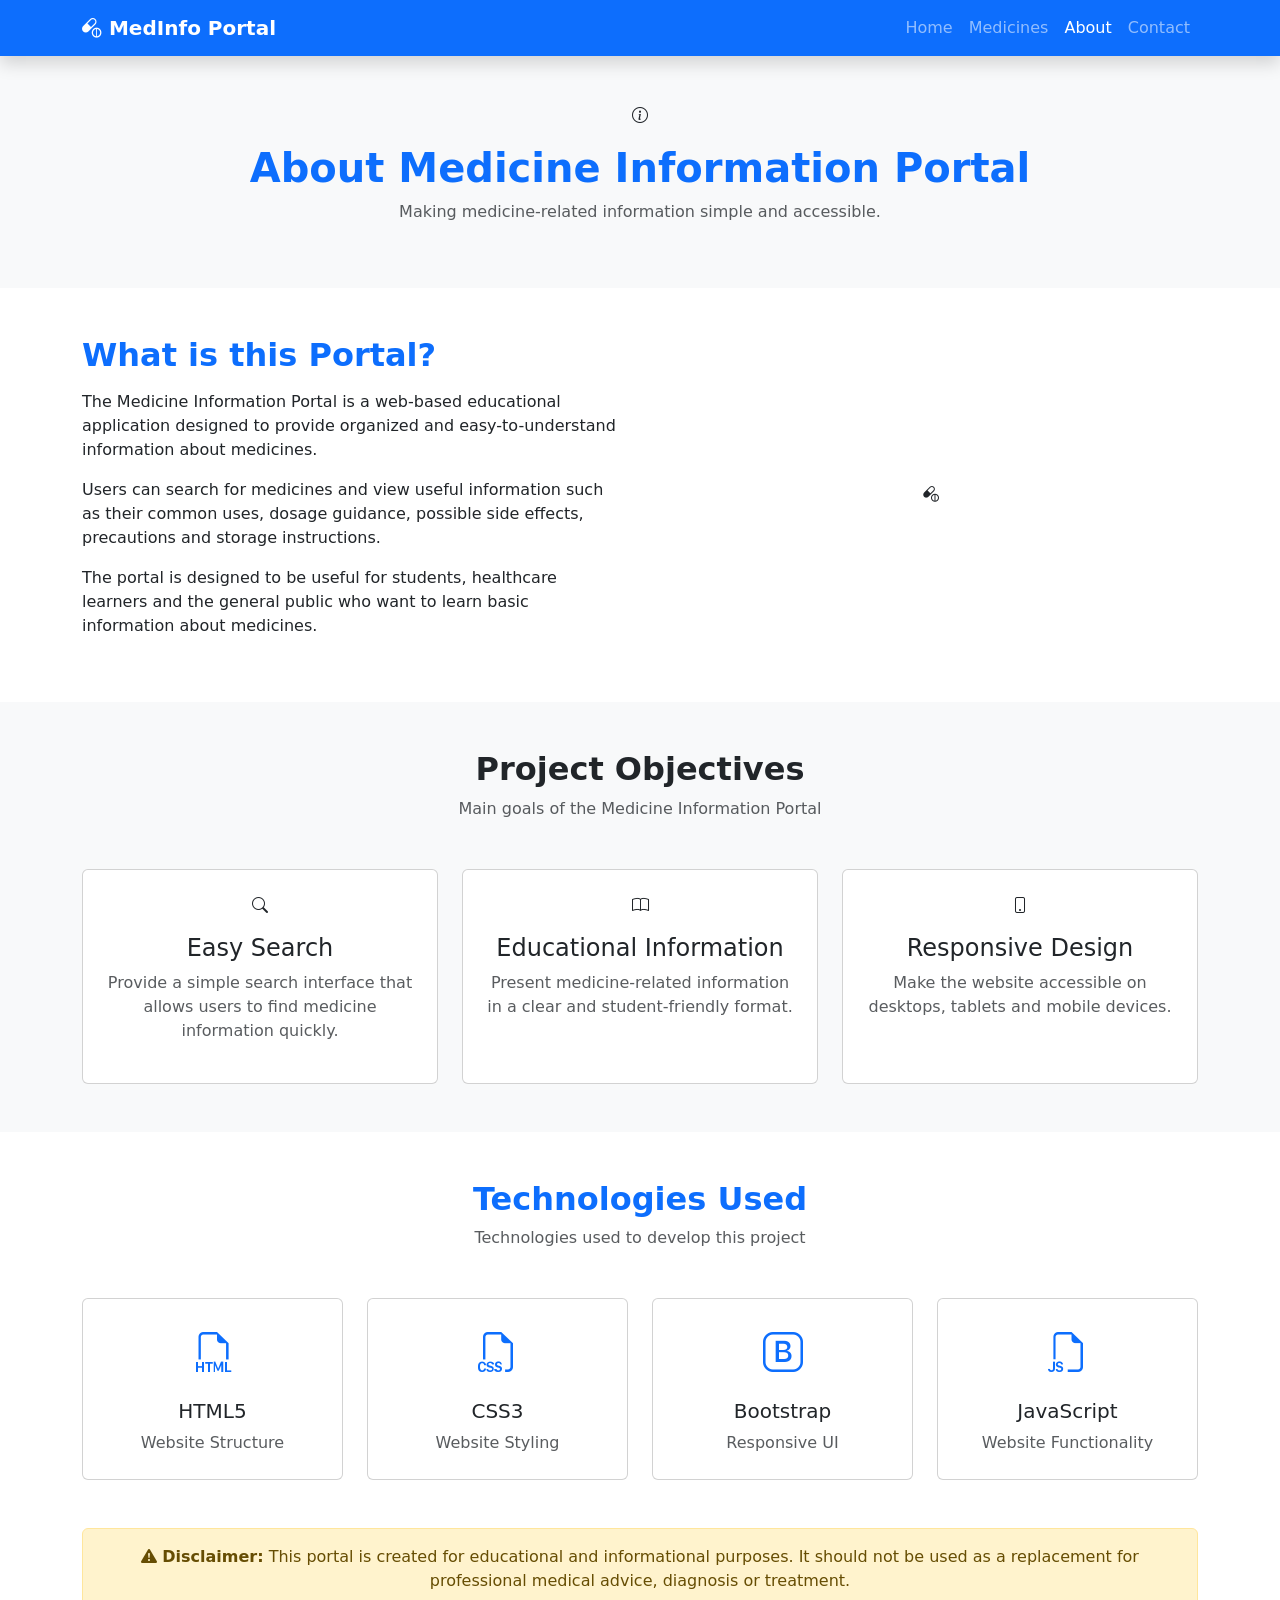
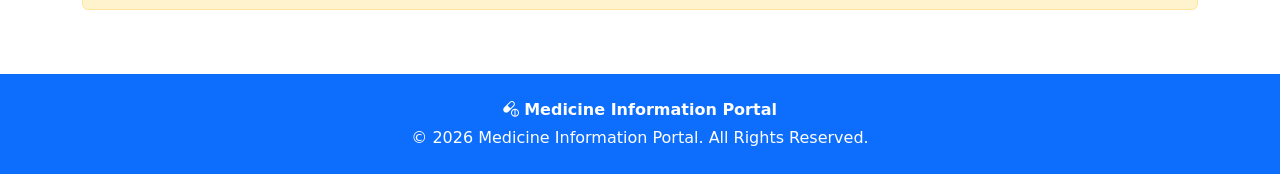
==== about.html @ 78eb6c56 "Add About Us page for Medicine Information Portal This file contains the complete HTML structure for" ====
<!DOCTYPE html>
<html lang="en">

<head>

    <meta charset="UTF-8">
    <meta name="viewport" content="width=device-width, initial-scale=1.0">

    <title>About Us - MedInfo Portal</title>

    <!-- Bootstrap CSS -->
    <link
        href="https://cdn.jsdelivr.net/npm/bootstrap@5.3.3/dist/css/bootstrap.min.css"
        rel="stylesheet">

    <!-- Bootstrap Icons -->
    <link
        rel="stylesheet"
        href="https://cdn.jsdelivr.net/npm/bootstrap-icons@1.11.3/font/bootstrap-icons.min.css">

    <!-- Custom CSS -->
    <link rel="stylesheet" href="css/style.css">

</head>

<body>


<!-- ================= NAVBAR ================= -->

<nav class="navbar navbar-expand-lg navbar-dark bg-primary shadow">

    <div class="container">

        <a class="navbar-brand fw-bold" href="index.html">

            <i class="bi bi-capsule-pill"></i>

            MedInfo Portal

        </a>


        <button
            class="navbar-toggler"
            type="button"
            data-bs-toggle="collapse"
            data-bs-target="#navbarMenu">

            <span class="navbar-toggler-icon"></span>

        </button>


        <div class="collapse navbar-collapse" id="navbarMenu">

            <ul class="navbar-nav ms-auto">

                <li class="nav-item">
                    <a class="nav-link" href="index.html">
                        Home
                    </a>
                </li>

                <li class="nav-item">
                    <a class="nav-link" href="medicines.html">
                        Medicines
                    </a>
                </li>

                <li class="nav-item">
                    <a class="nav-link active" href="about.html">
                        About
                    </a>
                </li>

                <li class="nav-item">
                    <a class="nav-link" href="contact.html">
                        Contact
                    </a>
                </li>

            </ul>

        </div>

    </div>

</nav>



<!-- ================= ABOUT HEADER ================= -->

<section class="py-5 bg-light">

    <div class="container text-center">

        <div class="feature-icon mb-3">

            <i class="bi bi-info-circle"></i>

        </div>

        <h1 class="fw-bold text-primary">

            About Medicine Information Portal

        </h1>

        <p class="text-muted">

            Making medicine-related information simple and accessible.

        </p>

    </div>

</section>



<!-- ================= PROJECT DESCRIPTION ================= -->

<section class="py-5">

    <div class="container">

        <div class="row align-items-center g-5">


            <div class="col-lg-6">

                <h2 class="fw-bold text-primary mb-3">

                    What is this Portal?

                </h2>

                <p>

                    The Medicine Information Portal is a web-based
                    educational application designed to provide
                    organized and easy-to-understand information
                    about medicines.

                </p>

                <p>

                    Users can search for medicines and view useful
                    information such as their common uses, dosage
                    guidance, possible side effects, precautions
                    and storage instructions.

                </p>

                <p>

                    The portal is designed to be useful for students,
                    healthcare learners and the general public who
                    want to learn basic information about medicines.

                </p>

            </div>


            <div class="col-lg-6 text-center">

                <div class="medicine-icon">

                    <i class="bi bi-capsule-pill"></i>

                </div>

            </div>

        </div>

    </div>

</section>



<!-- ================= OBJECTIVES ================= -->

<section class="py-5 bg-light">

    <div class="container">

        <div class="text-center mb-5">

            <h2 class="fw-bold">

                Project Objectives

            </h2>

            <p class="text-muted">

                Main goals of the Medicine Information Portal

            </p>

        </div>


        <div class="row g-4">


            <div class="col-md-4">

                <div class="card feature-card h-100 p-4 text-center">

                    <div class="feature-icon">

                        <i class="bi bi-search"></i>

                    </div>

                    <h4 class="mt-3">

                        Easy Search

                    </h4>

                    <p class="text-muted">

                        Provide a simple search interface that
                        allows users to find medicine information
                        quickly.

                    </p>

                </div>

            </div>


            <div class="col-md-4">

                <div class="card feature-card h-100 p-4 text-center">

                    <div class="feature-icon">

                        <i class="bi bi-book"></i>

                    </div>

                    <h4 class="mt-3">

                        Educational Information

                    </h4>

                    <p class="text-muted">

                        Present medicine-related information in
                        a clear and student-friendly format.

                    </p>

                </div>

            </div>


            <div class="col-md-4">

                <div class="card feature-card h-100 p-4 text-center">

                    <div class="feature-icon">

                        <i class="bi bi-phone"></i>

                    </div>

                    <h4 class="mt-3">

                        Responsive Design

                    </h4>

                    <p class="text-muted">

                        Make the website accessible on desktops,
                        tablets and mobile devices.

                    </p>

                </div>

            </div>


        </div>

    </div>

</section>



<!-- ================= TECHNOLOGIES ================= -->

<section class="py-5">

    <div class="container">

        <div class="text-center mb-5">

            <h2 class="fw-bold text-primary">

                Technologies Used

            </h2>

            <p class="text-muted">

                Technologies used to develop this project

            </p>

        </div>


        <div class="row justify-content-center g-4">


            <div class="col-6 col-md-3">

                <div class="card feature-card text-center p-4">

                    <i class="bi bi-filetype-html fs-1 text-primary"></i>

                    <h5 class="mt-3">
                        HTML5
                    </h5>

                    <p class="text-muted mb-0">
                        Website Structure
                    </p>

                </div>

            </div>


            <div class="col-6 col-md-3">

                <div class="card feature-card text-center p-4">

                    <i class="bi bi-filetype-css fs-1 text-primary"></i>

                    <h5 class="mt-3">
                        CSS3
                    </h5>

                    <p class="text-muted mb-0">
                        Website Styling
                    </p>

                </div>

            </div>


            <div class="col-6 col-md-3">

                <div class="card feature-card text-center p-4">

                    <i class="bi bi-bootstrap fs-1 text-primary"></i>

                    <h5 class="mt-3">
                        Bootstrap
                    </h5>

                    <p class="text-muted mb-0">
                        Responsive UI
                    </p>

                </div>

            </div>


            <div class="col-6 col-md-3">

                <div class="card feature-card text-center p-4">

                    <i class="bi bi-filetype-js fs-1 text-primary"></i>

                    <h5 class="mt-3">
                        JavaScript
                    </h5>

                    <p class="text-muted mb-0">
                        Website Functionality
                    </p>

                </div>

            </div>


        </div>

    </div>

</section>



<!-- ================= DISCLAIMER ================= -->

<section class="pb-5">

    <div class="container">

        <div class="alert alert-warning text-center">

            <i class="bi bi-exclamation-triangle-fill"></i>

            <strong>Disclaimer:</strong>

            This portal is created for educational and informational
            purposes. It should not be used as a replacement for
            professional medical advice, diagnosis or treatment.

        </div>

    </div>

</section>



<!-- ================= FOOTER ================= -->

<footer class="bg-primary text-white text-center py-4">

    <div class="container">

        <p class="mb-1">

            <i class="bi bi-capsule-pill"></i>

            <strong>Medicine Information Portal</strong>

        </p>

        <p class="mb-0">

            © 2026 Medicine Information Portal.
            All Rights Reserved.

        </p>

    </div>

</footer>



<!-- Bootstrap JavaScript -->

<script
    src="https://cdn.jsdelivr.net/npm/bootstrap@5.3.3/dist/js/bootstrap.bundle.min.js">
</script>


</body>
</html>
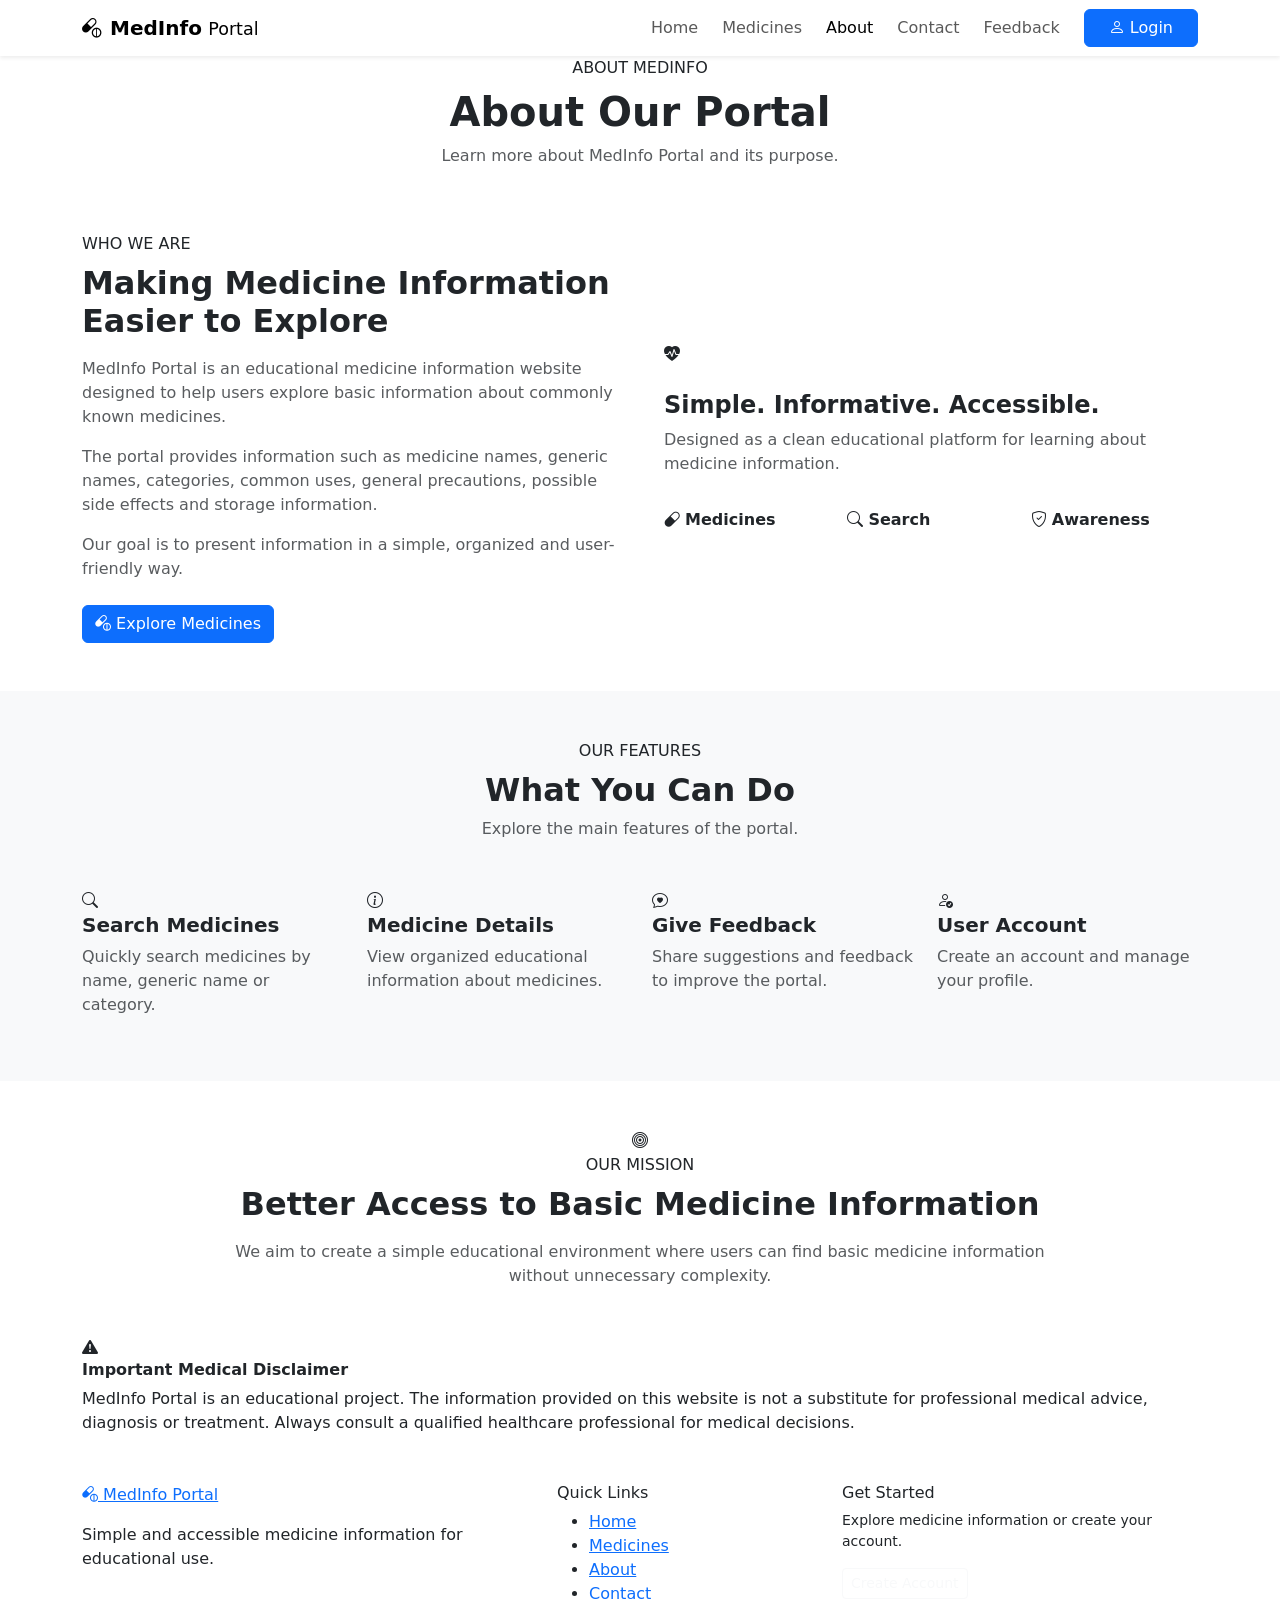
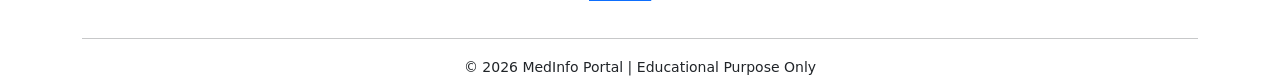
==== commit e61ab620: "Update about.html" ====
--- a/about.html
+++ b/about.html
@@ -4,39 +4,75 @@
 <head>
 
     <meta charset="UTF-8">
-    <meta name="viewport" content="width=device-width, initial-scale=1.0">
+
+    <meta name="viewport"
+          content="width=device-width, initial-scale=1.0">
+
+    <meta name="description"
+          content="About MedInfo Portal">
 
     <title>About Us - MedInfo Portal</title>
 
+
     <!-- Bootstrap CSS -->
+
     <link
         href="https://cdn.jsdelivr.net/npm/bootstrap@5.3.3/dist/css/bootstrap.min.css"
         rel="stylesheet">
 
+
     <!-- Bootstrap Icons -->
+
     <link
         rel="stylesheet"
         href="https://cdn.jsdelivr.net/npm/bootstrap-icons@1.11.3/font/bootstrap-icons.min.css">
 
-    <!-- Custom CSS -->
-    <link rel="stylesheet" href="css/style.css">
+
+    <!-- Google Font -->
+
+    <link
+        href="https://fonts.googleapis.com/css2?family=Poppins:wght@300;400;500;600;700&display=swap"
+        rel="stylesheet">
+
+
+    <!-- Main CSS -->
+
+    <link
+        rel="stylesheet"
+        href="css/style.css">
 
 </head>
 
+
 <body>
 
 
-<!-- ================= NAVBAR ================= -->
-
-<nav class="navbar navbar-expand-lg navbar-dark bg-primary shadow">
+<!-- ==================================================
+     NAVBAR
+================================================== -->
+
+<nav
+    class="navbar navbar-expand-lg navbar-light bg-white sticky-top shadow-sm">
 
     <div class="container">
 
-        <a class="navbar-brand fw-bold" href="index.html">
-
-            <i class="bi bi-capsule-pill"></i>
-
-            MedInfo Portal
+
+        <a
+            class="navbar-brand d-flex align-items-center gap-2"
+            href="index.html">
+
+            <span class="brand-icon">
+
+                <i class="bi bi-capsule-pill"></i>
+
+            </span>
+
+            <span>
+
+                <strong>MedInfo</strong>
+                <small>Portal</small>
+
+            </span>
 
         </a>
 
@@ -45,41 +81,101 @@
             class="navbar-toggler"
             type="button"
             data-bs-toggle="collapse"
-            data-bs-target="#navbarMenu">
+            data-bs-target="#mainNavbar">
 
             <span class="navbar-toggler-icon"></span>
 
         </button>
 
 
-        <div class="collapse navbar-collapse" id="navbarMenu">
-
-            <ul class="navbar-nav ms-auto">
+        <div
+            class="collapse navbar-collapse"
+            id="mainNavbar">
+
+            <ul
+                class="navbar-nav ms-auto align-items-lg-center gap-lg-2">
+
 
                 <li class="nav-item">
-                    <a class="nav-link" href="index.html">
+
+                    <a
+                        class="nav-link"
+                        href="index.html">
+
                         Home
+
                     </a>
+
                 </li>
 
+
                 <li class="nav-item">
-                    <a class="nav-link" href="medicines.html">
+
+                    <a
+                        class="nav-link"
+                        href="medicines.html">
+
                         Medicines
+
                     </a>
+
                 </li>
 
+
                 <li class="nav-item">
-                    <a class="nav-link active" href="about.html">
+
+                    <a
+                        class="nav-link active"
+                        href="about.html">
+
                         About
+
                     </a>
+
                 </li>
 
+
                 <li class="nav-item">
-                    <a class="nav-link" href="contact.html">
+
+                    <a
+                        class="nav-link"
+                        href="contact.html">
+
                         Contact
+
                     </a>
+
                 </li>
 
+
+                <li class="nav-item">
+
+                    <a
+                        class="nav-link"
+                        href="feedback.html">
+
+                        Feedback
+
+                    </a>
+
+                </li>
+
+
+                <li class="nav-item ms-lg-2">
+
+                    <a
+                        class="btn btn-primary px-4"
+                        href="login.html">
+
+                        <i class="bi bi-person"></i>
+
+                        Login
+
+                    </a>
+
+                </li>
+
+
             </ul>
 
         </div>
@@ -90,29 +186,397 @@
 
 
 
-<!-- ================= ABOUT HEADER ================= -->
+<!-- ==================================================
+     PAGE HEADER
+================================================== -->
+
+<section class="page-header">
+
+    <div class="container text-center">
+
+
+        <span class="section-label">
+
+            ABOUT MEDINFO
+
+        </span>
+
+
+        <h1 class="fw-bold mt-2">
+
+            About Our Portal
+
+        </h1>
+
+
+        <p class="text-muted">
+
+            Learn more about MedInfo Portal and
+            its purpose.
+
+        </p>
+
+
+    </div>
+
+</section>
+
+
+
+<!-- ==================================================
+     INTRODUCTION
+================================================== -->
+
+<section class="py-5">
+
+    <div class="container">
+
+
+        <div class="row align-items-center g-5">
+
+
+            <!-- LEFT -->
+
+            <div class="col-lg-6">
+
+
+                <span class="section-label">
+
+                    WHO WE ARE
+
+                </span>
+
+
+                <h2 class="fw-bold mt-2 mb-3">
+
+                    Making Medicine Information
+                    Easier to Explore
+
+                </h2>
+
+
+                <p class="text-muted">
+
+                    MedInfo Portal is an educational
+                    medicine information website designed
+                    to help users explore basic information
+                    about commonly known medicines.
+
+                </p>
+
+
+                <p class="text-muted">
+
+                    The portal provides information such as
+                    medicine names, generic names, categories,
+                    common uses, general precautions,
+                    possible side effects and storage
+                    information.
+
+                </p>
+
+
+                <p class="text-muted">
+
+                    Our goal is to present information in a
+                    simple, organized and user-friendly way.
+
+                </p>
+
+
+                <a
+                    href="medicines.html"
+                    class="btn btn-primary mt-2">
+
+                    <i class="bi bi-capsule-pill"></i>
+
+                    Explore Medicines
+
+                </a>
+
+            </div>
+
+
+
+            <!-- RIGHT -->
+
+            <div class="col-lg-6">
+
+
+                <div class="about-visual-card">
+
+
+                    <div class="about-main-icon">
+
+                        <i class="bi bi-heart-pulse-fill"></i>
+
+                    </div>
+
+
+                    <h4 class="fw-bold mt-4">
+
+                        Simple. Informative. Accessible.
+
+                    </h4>
+
+
+                    <p class="text-muted">
+
+                        Designed as a clean educational
+                        platform for learning about
+                        medicine information.
+
+                    </p>
+
+
+                    <div class="row g-3 mt-3">
+
+
+                        <div class="col-4">
+
+                            <div class="about-stat">
+
+                                <i class="bi bi-capsule"></i>
+
+                                <strong>
+                                    Medicines
+                                </strong>
+
+                            </div>
+
+                        </div>
+
+
+                        <div class="col-4">
+
+                            <div class="about-stat">
+
+                                <i class="bi bi-search"></i>
+
+                                <strong>
+                                    Search
+                                </strong>
+
+                            </div>
+
+                        </div>
+
+
+                        <div class="col-4">
+
+                            <div class="about-stat">
+
+                                <i class="bi bi-shield-check"></i>
+
+                                <strong>
+                                    Awareness
+                                </strong>
+
+                            </div>
+
+                        </div>
+
+
+                    </div>
+
+
+                </div>
+
+            </div>
+
+
+        </div>
+
+    </div>
+
+</section>
+
+
+
+<!-- ==================================================
+     FEATURES
+================================================== -->
 
 <section class="py-5 bg-light">
 
-    <div class="container text-center">
-
-        <div class="feature-icon mb-3">
-
-            <i class="bi bi-info-circle"></i>
+    <div class="container">
+
+
+        <div class="text-center mb-5">
+
+
+            <span class="section-label">
+
+                OUR FEATURES
+
+            </span>
+
+
+            <h2 class="fw-bold mt-2">
+
+                What You Can Do
+
+            </h2>
+
+
+            <p class="text-muted">
+
+                Explore the main features of the portal.
+
+            </p>
+
 
         </div>
 
-        <h1 class="fw-bold text-primary">
-
-            About Medicine Information Portal
-
-        </h1>
-
-        <p class="text-muted">
-
-            Making medicine-related information simple and accessible.
-
-        </p>
+
+
+        <div class="row g-4">
+
+
+            <!-- CARD 1 -->
+
+            <div class="col-md-6 col-lg-3">
+
+
+                <div class="feature-card h-100">
+
+
+                    <div class="feature-icon">
+
+                        <i class="bi bi-search"></i>
+
+                    </div>
+
+
+                    <h5 class="fw-bold">
+
+                        Search Medicines
+
+                    </h5>
+
+
+                    <p class="text-muted">
+
+                        Quickly search medicines by
+                        name, generic name or category.
+
+                    </p>
+
+
+                </div>
+
+            </div>
+
+
+
+            <!-- CARD 2 -->
+
+            <div class="col-md-6 col-lg-3">
+
+
+                <div class="feature-card h-100">
+
+
+                    <div class="feature-icon">
+
+                        <i class="bi bi-info-circle"></i>
+
+                    </div>
+
+
+                    <h5 class="fw-bold">
+
+                        Medicine Details
+
+                    </h5>
+
+
+                    <p class="text-muted">
+
+                        View organized educational
+                        information about medicines.
+
+                    </p>
+
+
+                </div>
+
+            </div>
+
+
+
+            <!-- CARD 3 -->
+
+            <div class="col-md-6 col-lg-3">
+
+
+                <div class="feature-card h-100">
+
+
+                    <div class="feature-icon">
+
+                        <i class="bi bi-chat-heart"></i>
+
+                    </div>
+
+
+                    <h5 class="fw-bold">
+
+                        Give Feedback
+
+                    </h5>
+
+
+                    <p class="text-muted">
+
+                        Share suggestions and feedback
+                        to improve the portal.
+
+                    </p>
+
+
+                </div>
+
+            </div>
+
+
+
+            <!-- CARD 4 -->
+
+            <div class="col-md-6 col-lg-3">
+
+
+                <div class="feature-card h-100">
+
+
+                    <div class="feature-icon">
+
+                        <i class="bi bi-person-check"></i>
+
+                    </div>
+
+
+                    <h5 class="fw-bold">
+
+                        User Account
+
+                    </h5>
+
+
+                    <p class="text-muted">
+
+                        Create an account and manage
+                        your profile.
+
+                    </p>
+
+
+                </div>
+
+            </div>
+
+
+        </div>
 
     </div>
 
@@ -120,351 +584,252 @@
 
 
 
-<!-- ================= PROJECT DESCRIPTION ================= -->
+<!-- ==================================================
+     MISSION
+================================================== -->
 
 <section class="py-5">
 
     <div class="container">
 
-        <div class="row align-items-center g-5">
-
-
-            <div class="col-lg-6">
-
-                <h2 class="fw-bold text-primary mb-3">
-
-                    What is this Portal?
-
-                </h2>
-
-                <p>
-
-                    The Medicine Information Portal is a web-based
-                    educational application designed to provide
-                    organized and easy-to-understand information
-                    about medicines.
+
+        <div class="row justify-content-center">
+
+
+            <div class="col-lg-9">
+
+
+                <div class="mission-card text-center">
+
+
+                    <div class="mission-icon">
+
+                        <i class="bi bi-bullseye"></i>
+
+                    </div>
+
+
+                    <span class="section-label">
+
+                        OUR MISSION
+
+                    </span>
+
+
+                    <h2 class="fw-bold mt-2">
+
+                        Better Access to Basic
+                        Medicine Information
+
+                    </h2>
+
+
+                    <p class="text-muted mt-3 mb-0">
+
+                        We aim to create a simple educational
+                        environment where users can find
+                        basic medicine information without
+                        unnecessary complexity.
+
+                    </p>
+
+
+                </div>
+
+            </div>
+
+        </div>
+
+    </div>
+
+</section>
+
+
+
+<!-- ==================================================
+     DISCLAIMER
+================================================== -->
+
+<section class="container pb-5">
+
+    <div class="medical-disclaimer">
+
+
+        <div class="disclaimer-icon">
+
+            <i class="bi bi-exclamation-triangle-fill"></i>
+
+        </div>
+
+
+        <div>
+
+            <h6 class="fw-bold">
+
+                Important Medical Disclaimer
+
+            </h6>
+
+
+            <p class="mb-0">
+
+                MedInfo Portal is an educational project.
+                The information provided on this website
+                is not a substitute for professional medical
+                advice, diagnosis or treatment. Always
+                consult a qualified healthcare professional
+                for medical decisions.
+
+            </p>
+
+        </div>
+
+
+    </div>
+
+</section>
+
+
+
+<!-- ==================================================
+     FOOTER
+================================================== -->
+
+<footer class="footer-section">
+
+    <div class="container">
+
+
+        <div class="row g-4">
+
+
+            <div class="col-lg-5">
+
+                <a
+                    href="index.html"
+                    class="footer-brand">
+
+                    <i class="bi bi-capsule-pill"></i>
+
+                    MedInfo Portal
+
+                </a>
+
+
+                <p class="mt-3">
+
+                    Simple and accessible medicine
+                    information for educational use.
 
                 </p>
 
-                <p>
-
-                    Users can search for medicines and view useful
-                    information such as their common uses, dosage
-                    guidance, possible side effects, precautions
-                    and storage instructions.
+            </div>
+
+
+            <div class="col-6 col-lg-3">
+
+                <h6>
+
+                    Quick Links
+
+                </h6>
+
+
+                <ul class="footer-links">
+
+                    <li>
+
+                        <a href="index.html">
+                            Home
+                        </a>
+
+                    </li>
+
+
+                    <li>
+
+                        <a href="medicines.html">
+                            Medicines
+                        </a>
+
+                    </li>
+
+
+                    <li>
+
+                        <a href="about.html">
+                            About
+                        </a>
+
+                    </li>
+
+
+                    <li>
+
+                        <a href="contact.html">
+                            Contact
+                        </a>
+
+                    </li>
+
+                </ul>
+
+            </div>
+
+
+            <div class="col-6 col-lg-4">
+
+                <h6>
+
+                    Get Started
+
+                </h6>
+
+
+                <p class="small">
+
+                    Explore medicine information or
+                    create your account.
 
                 </p>
 
-                <p>
-
-                    The portal is designed to be useful for students,
-                    healthcare learners and the general public who
-                    want to learn basic information about medicines.
-
-                </p>
-
-            </div>
-
-
-            <div class="col-lg-6 text-center">
-
-                <div class="medicine-icon">
-
-                    <i class="bi bi-capsule-pill"></i>
-
-                </div>
-
-            </div>
+
+                <a
+                    href="register.html"
+                    class="btn btn-outline-light btn-sm">
+
+                    Create Account
+
+                </a>
+
+            </div>
+
 
         </div>
 
+
+        <hr>
+
+
+        <div class="text-center">
+
+            <small>
+
+                © 2026 MedInfo Portal |
+                Educational Purpose Only
+
+            </small>
+
+        </div>
+
+
     </div>
 
-</section>
-
-
-
-<!-- ================= OBJECTIVES ================= -->
-
-<section class="py-5 bg-light">
-
-    <div class="container">
-
-        <div class="text-center mb-5">
-
-            <h2 class="fw-bold">
-
-                Project Objectives
-
-            </h2>
-
-            <p class="text-muted">
-
-                Main goals of the Medicine Information Portal
-
-            </p>
-
-        </div>
-
-
-        <div class="row g-4">
-
-
-            <div class="col-md-4">
-
-                <div class="card feature-card h-100 p-4 text-center">
-
-                    <div class="feature-icon">
-
-                        <i class="bi bi-search"></i>
-
-                    </div>
-
-                    <h4 class="mt-3">
-
-                        Easy Search
-
-                    </h4>
-
-                    <p class="text-muted">
-
-                        Provide a simple search interface that
-                        allows users to find medicine information
-                        quickly.
-
-                    </p>
-
-                </div>
-
-            </div>
-
-
-            <div class="col-md-4">
-
-                <div class="card feature-card h-100 p-4 text-center">
-
-                    <div class="feature-icon">
-
-                        <i class="bi bi-book"></i>
-
-                    </div>
-
-                    <h4 class="mt-3">
-
-                        Educational Information
-
-                    </h4>
-
-                    <p class="text-muted">
-
-                        Present medicine-related information in
-                        a clear and student-friendly format.
-
-                    </p>
-
-                </div>
-
-            </div>
-
-
-            <div class="col-md-4">
-
-                <div class="card feature-card h-100 p-4 text-center">
-
-                    <div class="feature-icon">
-
-                        <i class="bi bi-phone"></i>
-
-                    </div>
-
-                    <h4 class="mt-3">
-
-                        Responsive Design
-
-                    </h4>
-
-                    <p class="text-muted">
-
-                        Make the website accessible on desktops,
-                        tablets and mobile devices.
-
-                    </p>
-
-                </div>
-
-            </div>
-
-
-        </div>
-
-    </div>
-
-</section>
-
-
-
-<!-- ================= TECHNOLOGIES ================= -->
-
-<section class="py-5">
-
-    <div class="container">
-
-        <div class="text-center mb-5">
-
-            <h2 class="fw-bold text-primary">
-
-                Technologies Used
-
-            </h2>
-
-            <p class="text-muted">
-
-                Technologies used to develop this project
-
-            </p>
-
-        </div>
-
-
-        <div class="row justify-content-center g-4">
-
-
-            <div class="col-6 col-md-3">
-
-                <div class="card feature-card text-center p-4">
-
-                    <i class="bi bi-filetype-html fs-1 text-primary"></i>
-
-                    <h5 class="mt-3">
-                        HTML5
-                    </h5>
-
-                    <p class="text-muted mb-0">
-                        Website Structure
-                    </p>
-
-                </div>
-
-            </div>
-
-
-            <div class="col-6 col-md-3">
-
-                <div class="card feature-card text-center p-4">
-
-                    <i class="bi bi-filetype-css fs-1 text-primary"></i>
-
-                    <h5 class="mt-3">
-                        CSS3
-                    </h5>
-
-                    <p class="text-muted mb-0">
-                        Website Styling
-                    </p>
-
-                </div>
-
-            </div>
-
-
-            <div class="col-6 col-md-3">
-
-                <div class="card feature-card text-center p-4">
-
-                    <i class="bi bi-bootstrap fs-1 text-primary"></i>
-
-                    <h5 class="mt-3">
-                        Bootstrap
-                    </h5>
-
-                    <p class="text-muted mb-0">
-                        Responsive UI
-                    </p>
-
-                </div>
-
-            </div>
-
-
-            <div class="col-6 col-md-3">
-
-                <div class="card feature-card text-center p-4">
-
-                    <i class="bi bi-filetype-js fs-1 text-primary"></i>
-
-                    <h5 class="mt-3">
-                        JavaScript
-                    </h5>
-
-                    <p class="text-muted mb-0">
-                        Website Functionality
-                    </p>
-
-                </div>
-
-            </div>
-
-
-        </div>
-
-    </div>
-
-</section>
-
-
-
-<!-- ================= DISCLAIMER ================= -->
-
-<section class="pb-5">
-
-    <div class="container">
-
-        <div class="alert alert-warning text-center">
-
-            <i class="bi bi-exclamation-triangle-fill"></i>
-
-            <strong>Disclaimer:</strong>
-
-            This portal is created for educational and informational
-            purposes. It should not be used as a replacement for
-            professional medical advice, diagnosis or treatment.
-
-        </div>
-
-    </div>
-
-</section>
-
-
-
-<!-- ================= FOOTER ================= -->
-
-<footer class="bg-primary text-white text-center py-4">
-
-    <div class="container">
-
-        <p class="mb-1">
-
-            <i class="bi bi-capsule-pill"></i>
-
-            <strong>Medicine Information Portal</strong>
-
-        </p>
-
-        <p class="mb-0">
-
-            © 2026 Medicine Information Portal.
-            All Rights Reserved.
-
-        </p>
-
-    </div>
-
 </footer>
 
 
 
-<!-- Bootstrap JavaScript -->
+<!-- Bootstrap JS -->
 
 <script
     src="https://cdn.jsdelivr.net/npm/bootstrap@5.3.3/dist/js/bootstrap.bundle.min.js">
@@ -472,4 +837,5 @@
 
 
 </body>
+
 </html>
